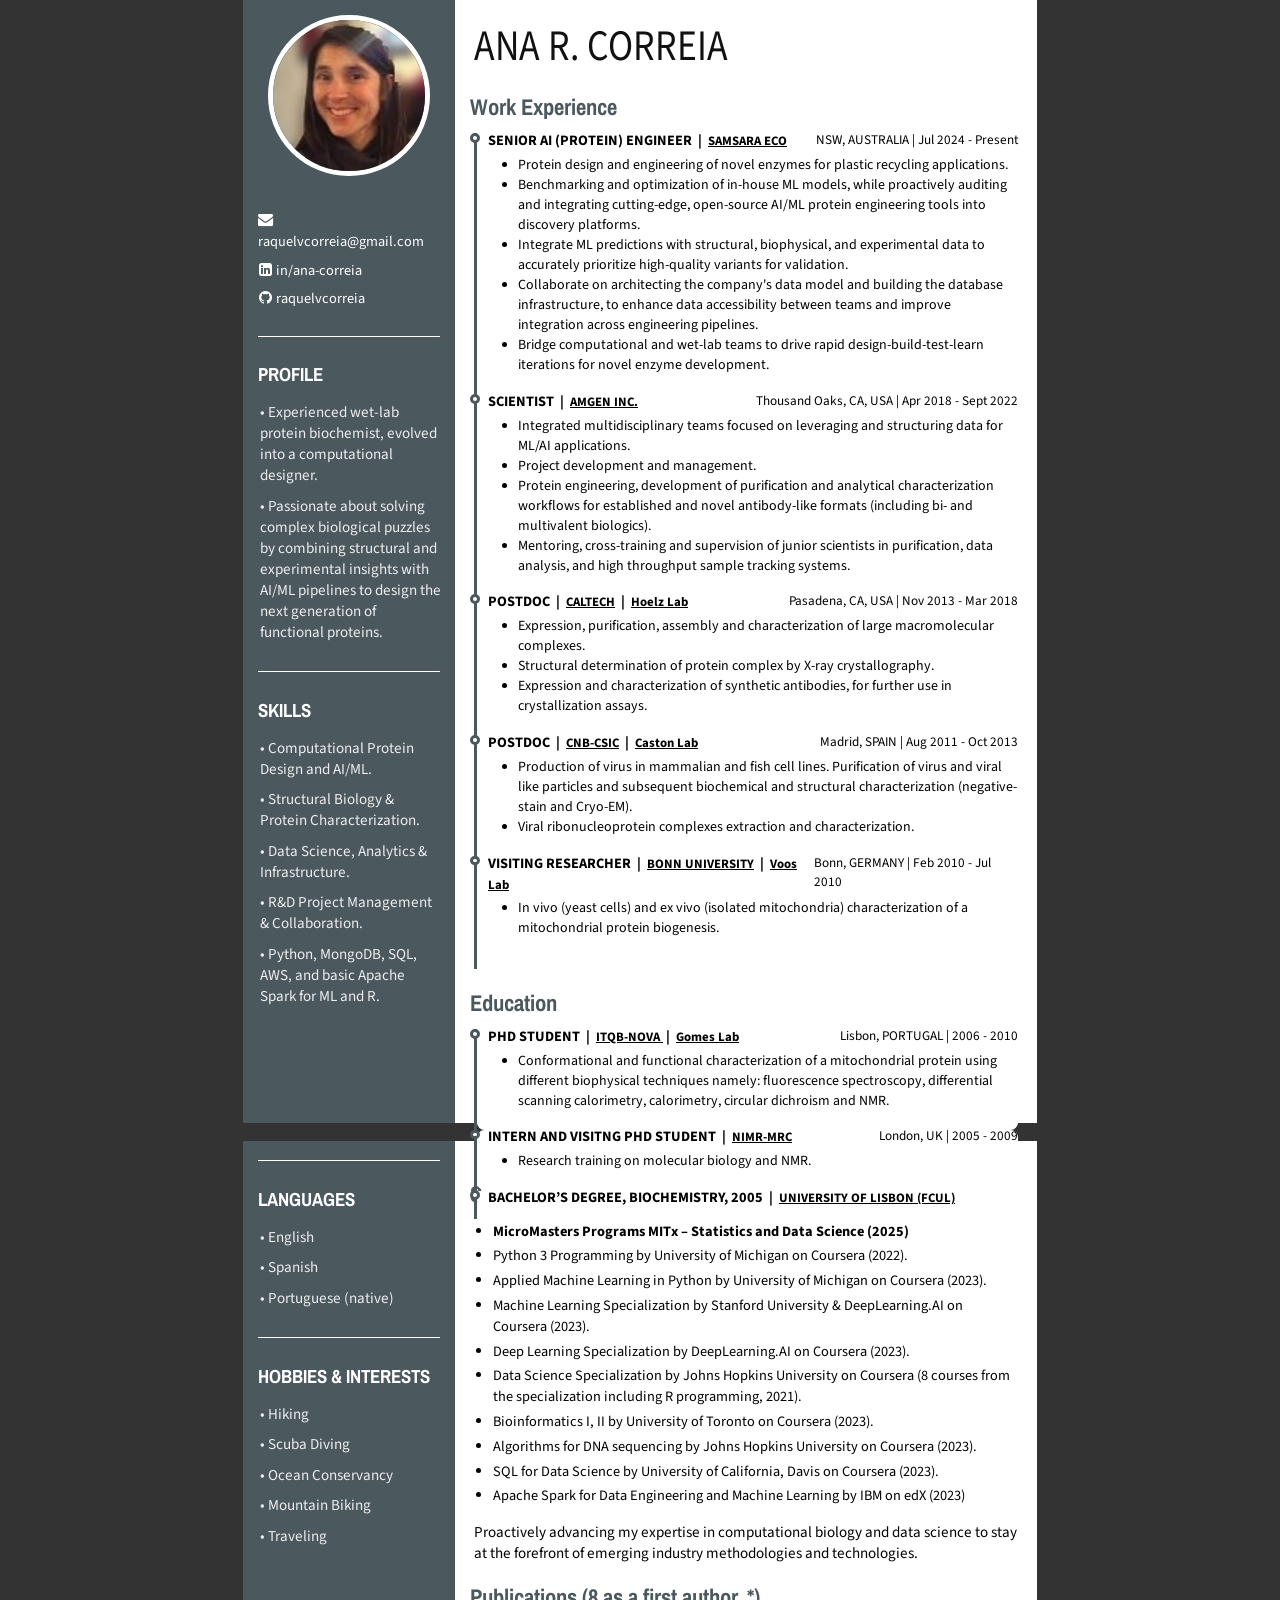
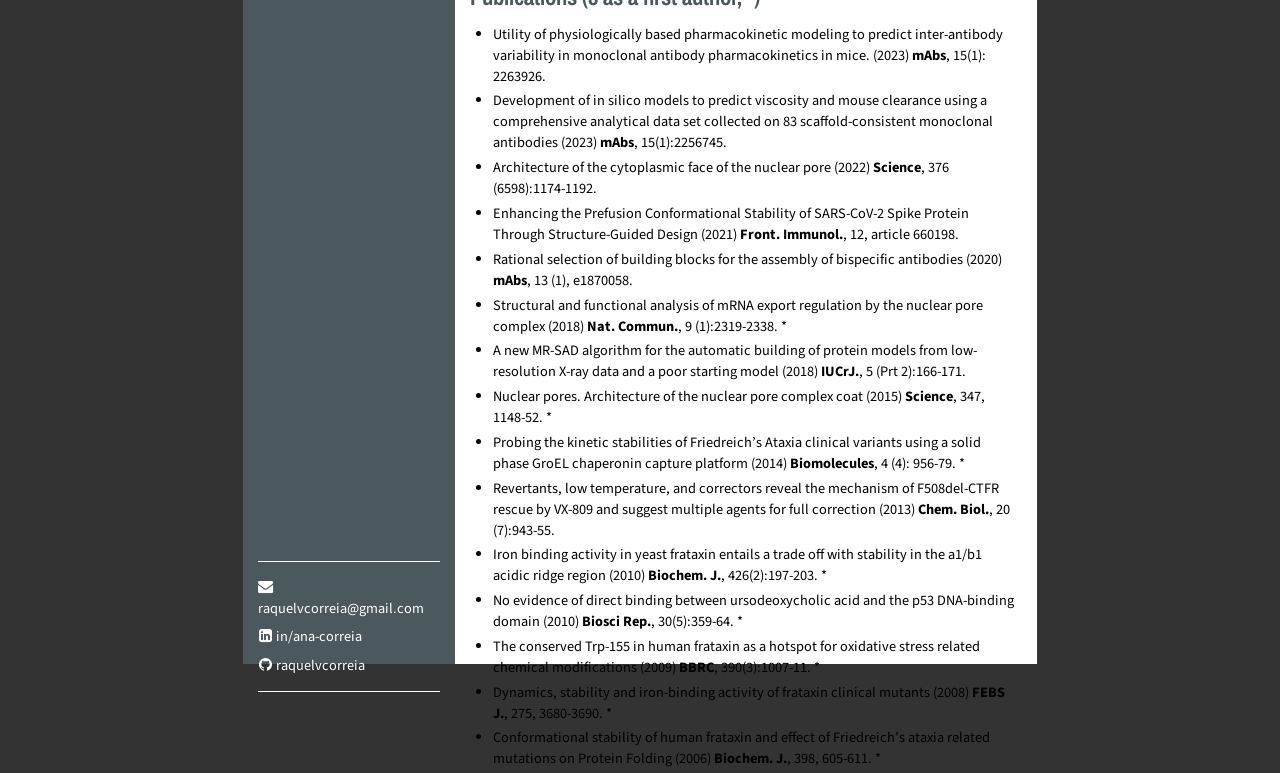
==== cv.html @ a627d5d9 "update files, fix formatting" ====
<!DOCTYPE html>
<html>

<head>
    <title>Ana R. Correia - CV</title>
    <link href="https://maxcdn.bootstrapcdn.com/font-awesome/4.2.0/css/font-awesome.min.css" rel="stylesheet">
    <link rel="preconnect" href="https://fonts.googleapis.com">
    <link rel="preconnect" href="https://fonts.gstatic.com" crossorigin>
    <link href="https://fonts.googleapis.com/css2?family=Archivo+Narrow&family=Julius+Sans+One&family=Open+Sans&family=Source+Sans+Pro&display=swap" rel="stylesheet">
    <link rel="stylesheet" href="cv.css">
</head>

<body>
    <page>
        <div class="leftPanel">
            <img class="picture" src="AnaRCorreia.jpg">
            <ul class="contactsList">
                <li>
                    <a target="_blank" href="mailto:raquelvcorreia@gmail.com" alt="Email">
                        <i class="fa fa-envelope contactIcon" aria-hidden="true"></i>
                        raquelvcorreia@gmail.com
                    </a>
                </li>
                <li>
                    <a target="_blank" href="https://www.linkedin.com/in/ana-correia/" alt="LinkeIn">
                        <i class="fa fa-linkedin-square contactIcon" aria-hidden="true"></i>
                        in/ana-correia
                    </a>
                </li>
                <li>
                    <a target="_blank" href="https://github.com/raquelvcorreia" alt="GitHub">
                        <i class="fa fa-github contactIcon" aria-hidden="true"></i>
                        raquelvcorreia
                    </a>
                </li>
            </ul>
            <div class="lineSeparator"></div>
            <div class="sectionTitle">
                PROFILE
            </div>
            <ul class="sectionContentsList">
                <li>
                    &bull; Experienced wet-lab protein biochemist, evolved into a computational designer.
                </li>
                <li>
                    &bull; Passionate about solving complex biological puzzles by combining structural and experimental insights with AI/ML pipelines to design the next generation of functional proteins.
                </li>
            </ul>
            <div class="lineSeparator"></div>
            <div class="sectionTitle">
                SKILLS
            </div>
            <ul class="sectionContentsList">
                <li>
                    &bull; Computational Protein Design and AI/ML.
                </li>
                <li>
                    &bull; Structural Biology & Protein Characterization.
                </li>
                <li>
                    &bull; Data Science, Analytics & Infrastructure.
                </li>
                <li>
                    &bull; R&D Project Management & Collaboration.
                </li>
                <li>
                    &bull; Python, MongoDB, SQL, AWS, and basic Apache Spark for ML and R.
                </li>
            </ul>
        </div>
        <div class="rightPanel">
            <div class="name">
                ANA R. CORREIA
            </div>
            <div class="sectionTitle">
                Work Experience
            </div>
            <div class="timeline">
                <div class="timelineEntry">
                    <div class="timelineEntryHeader">
                        <span class="timelineEntryTitle">
                            SENIOR AI (PROTEIN) ENGINEER
                            &nbsp;|&nbsp;
                            <a target="_blank" href="https://www.samsaraeco.com/">SAMSARA ECO</a>
                        </span>
                        <span class="timelineEntryLocationDate">
                            NSW, AUSTRALIA | Jul 2024 - Present
                        </span>
                    </div>
                    <ul class="timelineEntryDetails">
                        <li>
                            Protein design and engineering of novel enzymes for plastic recycling applications.
                        </li>
                        <li>
                            Benchmarking and optimization of in-house ML models, while proactively auditing and integrating cutting-edge, open-source AI/ML protein engineering tools into discovery platforms.
                        </li>
                        <li>
                            Integrate ML predictions with structural, biophysical, and experimental data to accurately prioritize high-quality variants for validation.
                        </li>
                        <li>
                            Collaborate on architecting the company's data model and building the database infrastructure, to enhance data accessibility between teams and improve integration across engineering pipelines.
                        </li>
                        <li>
                            Bridge computational and wet-lab teams to drive rapid design-build-test-learn iterations for novel enzyme development.
                        </li>
                    </ul>
                </div>
                <div class="timelineEntry">
                    <div class="timelineEntryHeader">
                        <span class="timelineEntryTitle">
                            SCIENTIST
                            &nbsp;|&nbsp;
                            <a target="_blank" href="https://www.amgen.com"> AMGEN INC. </a>
                        </span>
                        <span class="timelineEntryLocationDate">
                            Thousand Oaks, CA, USA | Apr 2018 - Sept 2022
                        </span>
                    </div>
                    <ul class="timelineEntryDetails">
                        <li>
                            Integrated multidisciplinary teams focused on leveraging and structuring data for ML/AI applications.
                        </li>
                        <li>
                            Project development and management.
                        </li>
                        <li>
                            Protein engineering, development of purification and analytical characterization workflows for established and novel antibody-like formats (including bi- and multivalent biologics).
                        </li>
                        <li>
                            Mentoring, cross-training and supervision of junior scientists in purification, data analysis, and high throughput sample tracking systems.
                        </li>
                    </ul>
                </div>
                <div class="timelineEntry">
                    <div class="timelineEntryHeader">
                        <span class="timelineEntryTitle">
                            POSTDOC
                            &nbsp;|&nbsp;
                            <a target="_blank" href="https://www.caltech.edu/">CALTECH</a>
                            &nbsp;|&nbsp;
                            <a target="_blank" href="http://ahweb.caltech.edu/AH_Web/Hoelz_Lab_Home.html">Hoelz Lab</a>
                        </span>
                        <span class="timelineEntryLocationDate">
                            Pasadena, CA, USA | Nov 2013 - Mar 2018
                        </span>
                    </div>
                    <ul class="timelineEntryDetails">
                        <li>
                            Expression, purification, assembly and characterization of large macromolecular complexes.
                        </li>
                        <li>
                            Structural determination of protein complex by X-ray crystallography.
                        </li>
                        <li>
                            Expression and characterization of synthetic antibodies, for further use in crystallization assays.
                        </li>
                    </ul>
                </div>
                <div class="timelineEntry">
                    <div class="timelineEntryHeader">
                        <span class="timelineEntryTitle">
                            POSTDOC
                            &nbsp;|&nbsp;
                            <a target="_blank" href="http://www.cnb.csic.es/">CNB-CSIC</a>
                            &nbsp;|&nbsp;
                            <a target="_blank" href="http://wwwuser.cnb.csic.es/~jrcaston/Caston-lab/Home.html">Caston Lab</a>
                        </span>
                        <span class="timelineEntryLocationDate">
                            Madrid, SPAIN | Aug 2011 - Oct 2013
                        </span>
                    </div>
                    <ul class="timelineEntryDetails">
                        <li>
                            Production of virus in mammalian and fish cell lines. Purification of virus and viral like particles and subsequent biochemical and structural characterization (negative-stain and Cryo-EM).
                        </li>
                        <li>
                            Viral ribonucleoprotein complexes extraction and characterization.
                        </li>
                    </ul>
                </div>
                <div class="timelineEntry">
                    <div class="timelineEntryHeader">
                        <span class="timelineEntryTitle">
                            VISITING RESEARCHER
                            &nbsp;|&nbsp;
                            <a target="_blank" href="https://www.uni-bonn.de/en">BONN UNIVERSITY</a>
                            &nbsp;|&nbsp;
                            <a target="_blank" href="https://www.ibmb.uni-bonn.de/de/forschung/ag-voos">Voos Lab</a>
                        </span>
                        <span class="timelineEntryLocationDate">
                            Bonn, GERMANY | Feb 2010 - Jul 2010
                        </span>
                    </div>
                    <ul class="timelineEntryDetails">
                        <li>
                            In vivo (yeast cells) and ex vivo (isolated mitochondria) characterization of a mitochondrial protein biogenesis.
                        </li>
                    </ul>
                </div>
            </div>
            <div class="sectionTitle">
                Education
            </div>
            <div class="timeline">
                <div class="timelineEntry">
                    <div class="timelineEntryHeader">
                        <span class="timelineEntryTitle">
                            PHD STUDENT
                            &nbsp;|&nbsp;
                            <a target="_blank" href="https://www.itqb.unl.pt"> ITQB-NOVA </a>
                            &nbsp;|&nbsp;
                            <a target="_blank" href="https://folding.campus.ciencias.ulisboa.pt/index.html">Gomes Lab</a>
                        </span>
                        <span class="timelineEntryLocationDate">
                            Lisbon, PORTUGAL | 2006 - 2010
                        </span>
                    </div>
                    <ul class="timelineEntryDetails">
                        <li>
                            Conformational and functional characterization of a mitochondrial protein using different biophysical techniques namely: fluorescence spectroscopy, differential scanning calorimetry, calorimetry, circular dichroism and NMR.
                        </li>
                    </ul>
                </div>
                <div class="timelineEntry">
                    <div class="timelineEntryHeader">
                        <span class="timelineEntryTitle">
                            INTERN AND VISITNG PHD STUDENT
                            &nbsp;|&nbsp;
                            <a target="_blank" href="https://www.crick.ac.uk"> NIMR-MRC </a>
                        </span>
                        <span class="timelineEntryLocationDate">
                            London, UK | 2005 - 2009
                        </span>
                    </div>
                    <ul class="timelineEntryDetails">
                        <li>
                            Research training on molecular biology and NMR.
                        </li>
                    </ul>
                </div>
                <div class="timelineEntry">
                    <div class="timelineEntryHeader">
                        <span class="timelineEntryTitle">
                            BACHELOR’S DEGREE, BIOCHEMISTRY, 2005
                            &nbsp;|&nbsp;
                            <a target="_blank" href="https://ciencias.ulisboa.pt/en"> UNIVERSITY OF LISBON (FCUL) </a>
                        </span>
                    </div>
                </div>
            </div>
        </div>
    </page>
    <page>
        <div class="leftPanel">
            <div class="lineSeparator lineSeparatorTop"></div>
            <div class="sectionTitle">
                LANGUAGES
            </div>
            <ul class="sectionContentsList">
                <li>
                    &bull; English
                </li>
                <li>
                    &bull; Spanish
                </li>
                <li>
                    &bull; Portuguese (native)
                </li>
            </ul>
            <div class="lineSeparator"></div>
            <div class="sectionTitle">
                HOBBIES & INTERESTS
            </div>
            <ul class="sectionContentsList">
                <li>
                    &bull; Hiking
                </li>
                <li>
                    &bull; Scuba Diving
                </li>
                <li>
                    &bull; Ocean Conservancy
                </li>
                <li>
                    &bull; Mountain Biking
                </li>
                <li>
                    &bull; Traveling
                </li>
            </ul>
            <ul class="contactsList bottomContactsList">
                <li>
                    <a target="_blank" href="mailto:raquelvcorreia@gmail.com" alt="Email">
                        <i class="fa fa-envelope contactIcon" aria-hidden="true"></i>
                        raquelvcorreia@gmail.com
                    </a>
                </li>
                <li>
                    <a target="_blank" href="https://www.linkedin.com/in/ana-correia/" alt="LinkeIn">
                        <i class="fa fa-linkedin-square contactIcon" aria-hidden="true"></i>
                        in/ana-correia
                    </a>
                </li>
                <li>
                    <a target="_blank" href="https://github.com/raquelvcorreia" alt="GitHub">
                        <i class="fa fa-github contactIcon" aria-hidden="true"></i>
                        raquelvcorreia
                    </a>
                </li>
            </ul>
        </div>
        <div class="rightPanel">
            <div class="sectionTitle">
                Selected Additional Training & Certifications
            </div>
            <ul class="additionalTrainingList">
                <li>
                    <b>MicroMasters Programs MITx – Statistics and Data Science (2025)</b>
                </li>
                <li>
                    Python 3 Programming by University of Michigan on Coursera (2022).
                </li>
                <li>
                    Applied Machine Learning in Python by University of Michigan on Coursera (2023).
                </li>
                <li>
                    Machine Learning Specialization by Stanford University & DeepLearning.AI on Coursera (2023).
                </li>
                <li>
                    Deep Learning Specialization by DeepLearning.AI on Coursera (2023).
                </li>
                <li>
                    Data Science Specialization by Johns Hopkins University on Coursera (8 courses from the specialization including R programming, 2021).
                </li>
                <li>
                    Bioinformatics I, II by University of Toronto on Coursera (2023).
                </li>
                <li>
                    Algorithms for DNA sequencing by Johns Hopkins University on Coursera (2023).
                </li>
                <li>
                    SQL for Data Science by University of California, Davis on Coursera (2023).
                </li>
                <li>
                    Apache Spark for Data Engineering and Machine Learning by IBM on edX (2023)
                </li>
            </ul>
            <div class="extraNote">
                Proactively advancing my expertise in computational biology and data science to stay at the forefront of emerging industry methodologies and technologies.
            </div>
            <div class="sectionTitle">
                Publications (8 as a first author, *)
            </div>
            <ul class="publicationsList">
                <li>
                    <a target="_blank" href="https://www.tandfonline.com/doi/full/10.1080/19420862.2023.2263926">
                        Utility of physiologically based pharmacokinetic modeling to predict inter-antibody variability in monoclonal antibody pharmacokinetics in mice. (2023) <b>mAbs</b>, 15(1): 2263926.
                    </a>
                </li>
                <li>
                    <a target="_blank" href="https://www.tandfonline.com/doi/full/10.1080/19420862.2023.2256745">
                        Development of in silico models to predict viscosity and mouse clearance using a comprehensive analytical data set collected on 83 scaffold-consistent monoclonal antibodies (2023) <b>mAbs</b>, 15(1):2256745.
                    </a>
                </li>
                <li>
                    <a target="_blank" href="https://www.science.org/doi/epdf/10.1126/science.abm9129">
                        Architecture of the cytoplasmic face of the nuclear pore (2022) <b>Science</b>, 376 (6598):1174-1192.
                    </a>
                </li>
                <li>
                    <a target="_blank" href="https://www.frontiersin.org/articles/10.3389/fimmu.2021.660198/full">
                        Enhancing the Prefusion Conformational Stability of SARS-CoV-2 Spike Protein Through Structure-Guided Design (2021) <b>Front. Immunol.</b>, 12, article 660198.
                    </a>
                </li>
                <li>
                    <a target="_blank" href="https://www.tandfonline.com/doi/full/10.1080/19420862.2020.1870058">
                        Rational selection of building blocks for the assembly of bispecific antibodies (2020) <b>mAbs</b>, 13 (1), e1870058.
                    </a>
                </li>
                <li>
                    <a target="_blank" href="https://www.nature.com/articles/s41467-018-04459-3">
                        Structural and functional analysis of mRNA export regulation by the nuclear pore complex (2018) <b>Nat. Commun.</b>, 9 (1):2319-2338. *
                    </a>
                </li>
                <li>
                    <a target="_blank" href="https://journals.iucr.org/m/issues/2018/02/00/jt5023/index.html">
                        A new MR-SAD algorithm for the automatic building of protein models from low-resolution X-ray data and a poor starting model (2018) <b>IUCrJ.</b>, 5 (Prt 2):166-171.
                    </a>
                </li>
                <li>
                    <a target="_blank" href="https://www.science.org/doi/10.1126/science.aaa4136">
                        Nuclear pores. Architecture of the nuclear pore complex coat (2015) <b>Science</b>, 347, 1148-52. *
                    </a>
                </li>
                <li>
                    <a target="_blank" href="https://www.mdpi.com/2218-273X/4/4/956">
                        Probing the kinetic stabilities of Friedreich’s Ataxia clinical variants using a solid phase GroEL chaperonin capture platform (2014) <b>Biomolecules</b>, 4 (4): 956-79. *
                    </a>
                </li>
                <li>
                    <a target="_blank" href="https://www.sciencedirect.com/science/article/pii/S1074552113002378?via%3Dihub">
                        Revertants, low temperature, and correctors reveal the mechanism of F508del-CTFR rescue by VX-809 and suggest multiple agents for full correction (2013) <b>Chem. Biol.</b>, 20 (7):943-55.
                    </a>
                </li>
                <li>
                    <a target="_blank" href="https://portlandpress.com/biochemj/article-abstract/426/2/197/44820/Iron-binding-activity-in-yeast-frataxin-entails-a?redirectedFrom=fulltext">
                        Iron binding activity in yeast frataxin entails a trade off with stability in the a1/b1 acidic ridge region (2010) <b>Biochem. J.</b>, 426(2):197-203. *
                    </a>
                </li>
                <li>
                    <a target="_blank" href="https://portlandpress.com/bioscirep/article-abstract/30/5/359/55844/No-evidence-of-direct-binding-between?redirectedFrom=fulltext">
                        No evidence of direct binding between ursodeoxycholic acid and the p53 DNA-binding domain (2010) <b>Biosci Rep.</b>, 30(5):359-64. *
                    </a>
                </li>
                <li>
                    <a target="_blank" href="https://www.sciencedirect.com/science/article/abs/pii/S0006291X09020865?via%3Dihub">
                        The conserved Trp-155 in human frataxin as a hotspot for oxidative stress related chemical modifications (2009) <b>BBRC</b>, 390(3):1007-11. *
                    </a>
                </li>
                <li>
                    <a target="_blank" href="https://febs.onlinelibrary.wiley.com/doi/10.1111/j.1742-4658.2008.06512.x">
                        Dynamics, stability and iron-binding activity of frataxin clinical mutants (2008) <b>FEBS J.</b>, 275, 3680-3690. *
                    </a>
                </li>
                <li>
                    <a target="_blank" href="https://portlandpress.com/biochemj/article-abstract/398/3/605/42442/Conformational-stability-of-human-frataxin-and?redirectedFrom=fulltext">
                        Conformational stability of human frataxin and effect of Friedreich’s ataxia related mutations on Protein Folding (2006) <b>Biochem. J.</b>, 398, 605-611. *
                    </a>
                </li>
            </ul>
        </div>
    </page>
</body>

</html>
---- cv.css ----
body {
    font-family: 'Source Sans Pro', sans-serif;
    background: #333;
    width: 21cm;
    height: 29.7cm;
    margin: 0 auto;
}

page {
    background: white;
    display: block;
    width: 21cm;
    height: 29.7cm;
    margin: 0 auto 0.5cm auto;
    display: flex;
    flex-direction: row;
    width: 100%;
    height: 100%;
}

@page {
    font-family: 'Source Sans Pro', sans-serif;
    size: 21cm 29.7cm;
    padding: 0;
    margin: 0;
    border: none;
    border-collapse: collapse;
}


.leftPanel {
    width: 25%;
    background-color: #4b585e;
    padding: 0.4cm;
    display: flex;
    flex-direction: column;
    align-items: center;
}


.rightPanel {
    width: 75%;
    padding: 0.5cm;
}


.name {
    display: block;
    color: #111;
    font-weight: normal;
    font-size: 1cm;
    transform: scale(1, 1.15);
    margin-bottom: 0.3cm;
    margin-top: 0.0cm;
}

.picture {
    display: block;
    width: 4cm;
    height: 4cm;
    margin-bottom: 0.7cm;
    border-radius: 50%;
    border: 0.15cm solid white;
    object-fit: cover;
    object-position: 50% 50%;
}


.contactsList {
    list-style-type: none;
    margin: 0;
    padding: 0;
}

.contactsList,
.contactsList a {
    color: #fff;
    font-size: 0.38cm;
    text-decoration: none;
}

.contactsList li {
    margin: 0.2cm 0;
}

.bottomContactsList {
    position: relative;
    top: 16cm;
    width: 100%;
    margin: 0;
    padding: 0.2cm 0;
    border-bottom: 0.05cm solid white;
    border-top: 0.05cm solid white;
}

.contactIcon {
    width: 0.4cm;
    font-size: 0.4cm;
    text-align: center;
    margin: 0;
    padding: 0;
}


.sectionTitle {
    font-family: 'Archivo Narrow', sans-serif;
    display: block;
    width: 100%;
    font-weight: bold;
    text-align: left;
}

.leftPanel .sectionTitle {
    font-size: 0.5cm;
    margin-top: 0.25cm;
    margin-bottom: 0.3cm;
    color: #ffffff;
}

.rightPanel .sectionTitle {
    font-size: 0.6cm;
    margin-left: -0.1cm;
    margin-top: 0.5cm;
    margin-bottom: 0.3cm;
    color: #4b585e;
}


.leftPanel .lineSeparator {
    display: block;
    position: relative;
    width: 100%;
    padding: 0;
    margin-top: 0.5cm;
    margin-bottom: 0.4cm;
    border-bottom: 0.05cm solid white;
}


.leftPanel .lineSeparatorTop {
    margin-top: 0.1cm !important;
}

.leftPanel .sectionContentsList {
    display: block;
    width: 100%;
    color: #eee;
    list-style-type: none;
    font-size: 0.4cm;
    margin: 0 0 0 0.1cm;
    margin-block-start: 0;
    margin-block-end: 0;
    padding: 0.1cm 0 0 0;
}

.leftPanel .sectionContentsList li {
    padding: 0 0 0.25cm 0;
}


.timeline {
    border-left: 0.1cm solid #4b585e;
    padding-bottom: 0.3cm;
}


.timelineEntry {
    position: relative;
    margin: 0;
    padding: 0 0 0 0.1cm;
    background: white;
    color: #000;
    border-radius: 0.2cm;
    max-width: 100%;
    display: flex;
    flex-direction: column;
}

.timelineEntry::before {
    content: "";
    position: absolute;
    width: 0.10cm;
    height: 0.10cm;
    background: white;
    border-radius: 26.4cm;
    left: -0.17cm;
    border: 0.1cm solid #4b585e;
}


.timelineEntryHeader {
    display: flex;
    flex-direction: row;
    justify-content: space-between;
    color: #000;
    margin-left: 0.2cm;
    margin-top: -0.08cm;
    padding: 0;
}

.timelineEntryTitle,
.timelineEntryTitle a {
    color: #000;
}

.timelineEntryTitle {
    font-size: 0.38cm;
    font-weight: bold;
}

.timelineEntryTitle a {
    font-size: 0.34cm;
    font-weight: bold;
    text-decoration: underline;
}

.timelineEntryLocationDate {
    font-size: 0.35cm;
    font-weight: normal;
}

.timelineEntryDetails {
    font-size: 0.37cm;
    text-align: left;
    padding: 0;
    margin: 0 0 0 1cm;
    margin-block-start: 0.1cm;
    margin-block-end: 0.5cm;
}


.additionalTrainingList {
    font-size: 0.38cm;
    text-align: left;
    margin: 0 0 0 0.5cm;
    padding: 0;
    margin-block-start: 0.2cm;
    margin-block-end: 0cm;
}

.additionalTrainingList li {
    padding: 0 0 0.1cm 0;
}


.extraNote {
    font-size: 0.4cm;
    text-align: left;
    padding: 0;
    margin: 0.3cm 0 0.2cm 0;
}


.publicationsList {
    font-size: 0.38cm;
    text-align: left;
    margin: 0 0 0 0.5cm;
    padding: 0;
    margin-block-start: 0.2cm;
    margin-block-end: 0.1cm;
}

.publicationsList li {
    padding: 0 0 0.1cm 0;
}

.publicationsList li,
.publicationsList li a {
    color: #000;
}

.publicationsList li a {
    text-decoration: none;
}

.publicationsList li b {
    font-weight: bold;
}
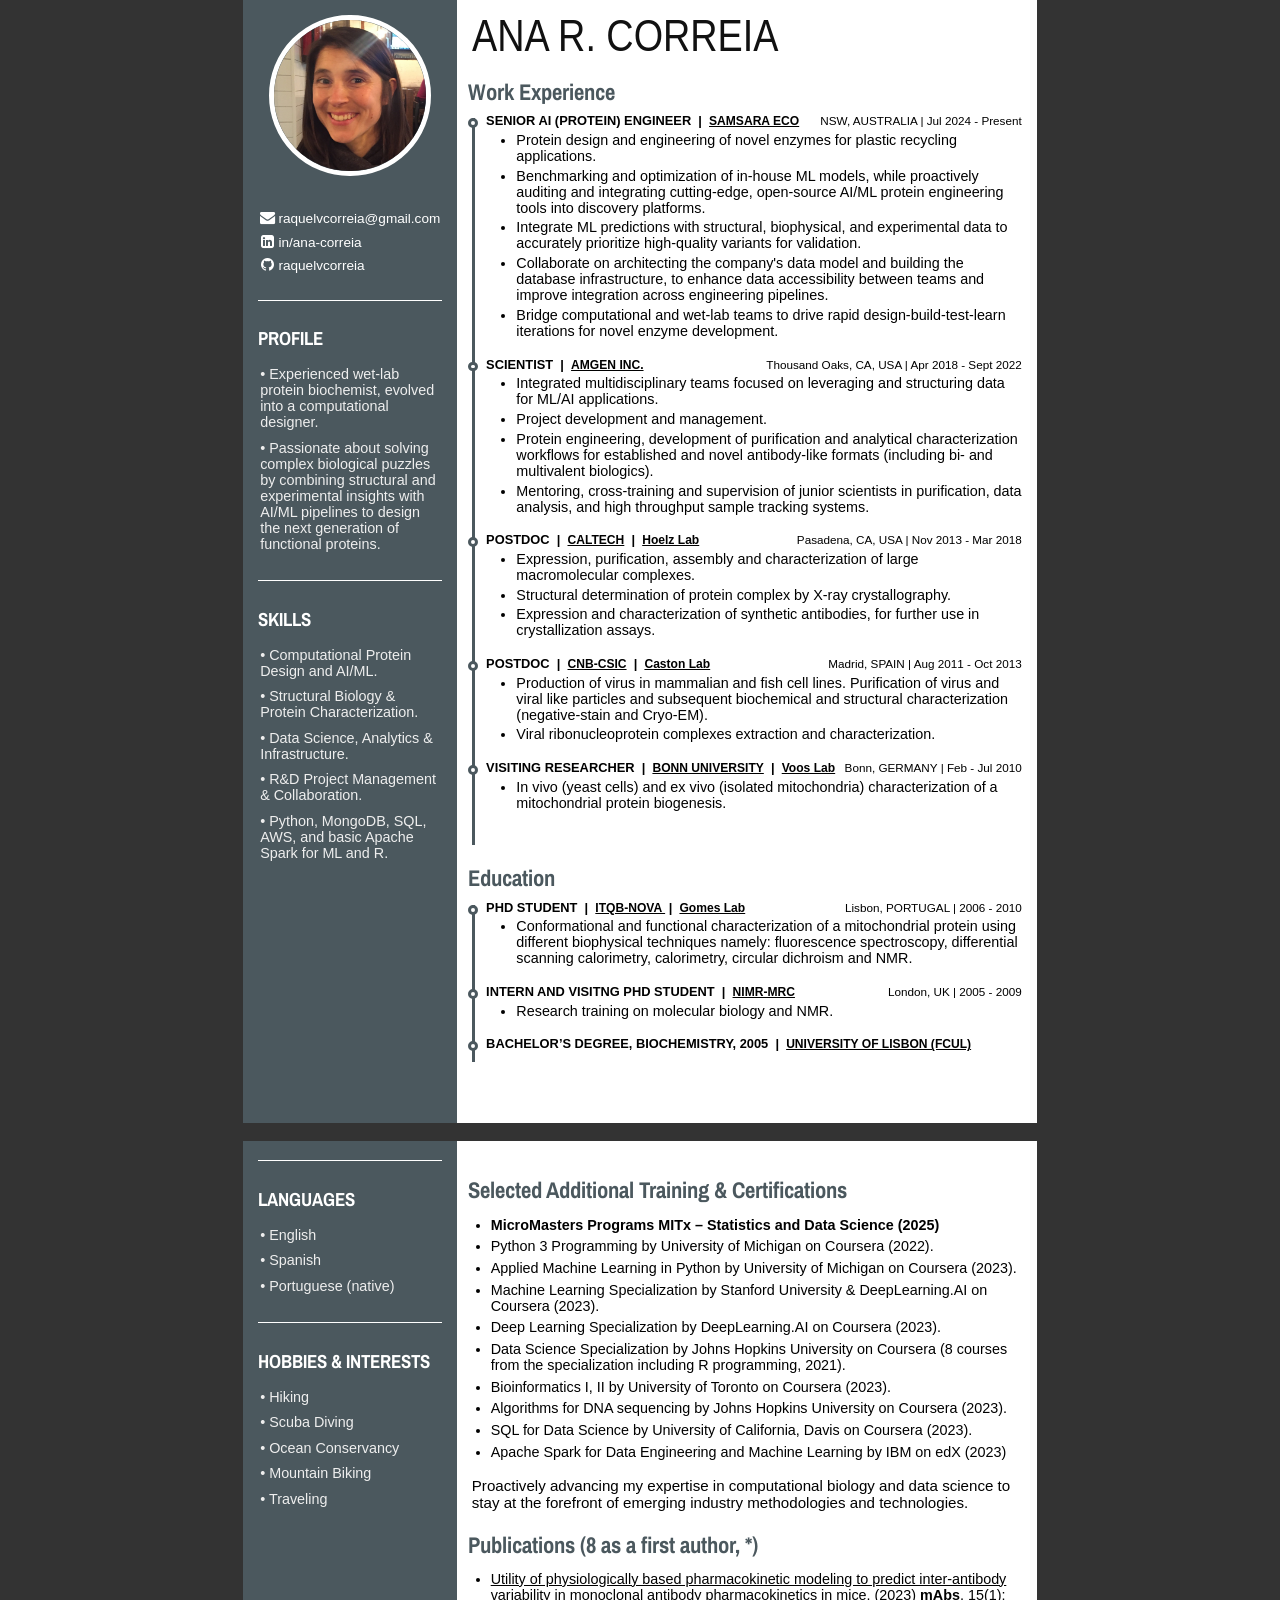
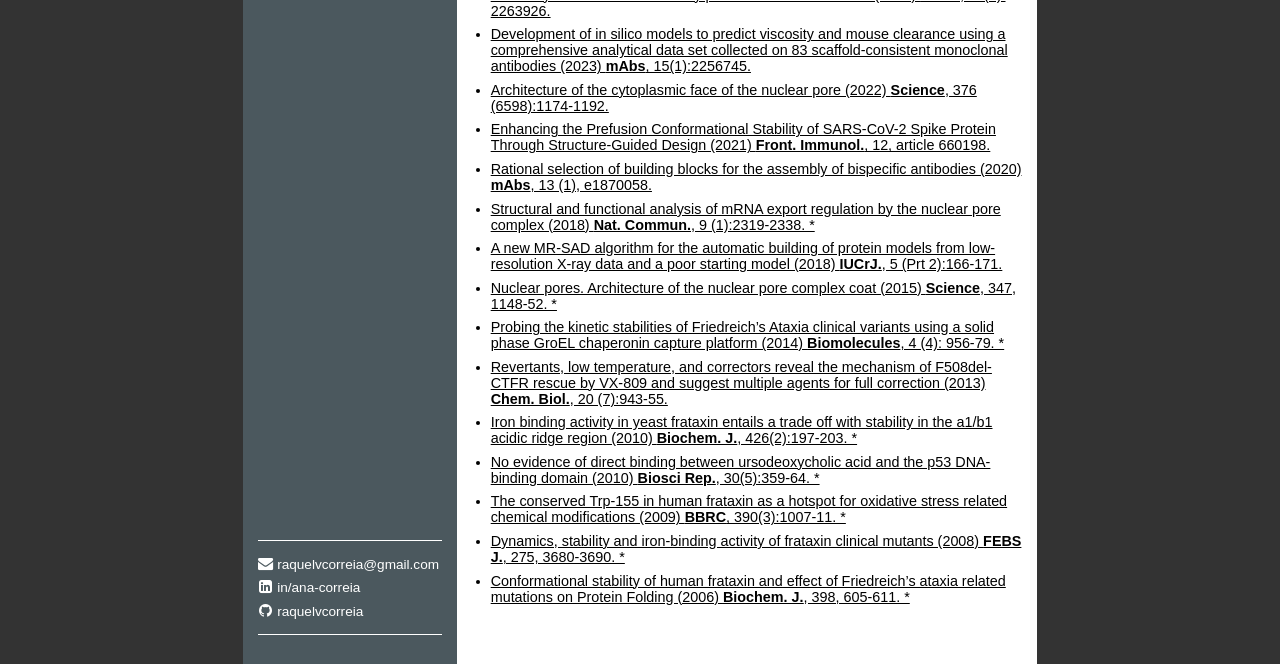
==== commit d4bba13e: "update font" ====
--- a/cv.html
+++ b/cv.html
@@ -188,7 +188,7 @@
                             <a target="_blank" href="https://www.ibmb.uni-bonn.de/de/forschung/ag-voos">Voos Lab</a>
                         </span>
                         <span class="timelineEntryLocationDate">
-                            Bonn, GERMANY | Feb 2010 - Jul 2010
+                            Bonn, GERMANY | Feb - Jul 2010
                         </span>
                     </div>
                     <ul class="timelineEntryDetails">
--- a/cv.css
+++ b/cv.css
@@ -1,5 +1,5 @@
 body {
-    font-family: 'Source Sans Pro', sans-serif;
+    font-family: 'Inter', sans-serif;
     background: #333;
     width: 21cm;
     height: 29.7cm;
@@ -40,7 +40,7 @@
 
 .rightPanel {
     width: 75%;
-    padding: 0.5cm;
+    padding: 0.4cm;
 }
 
 
@@ -75,7 +75,7 @@
 .contactsList,
 .contactsList a {
     color: #fff;
-    font-size: 0.38cm;
+    font-size: 0.36cm;
     text-decoration: none;
 }
 
@@ -85,7 +85,7 @@
 
 .bottomContactsList {
     position: relative;
-    top: 16cm;
+    top: 16.5cm;
     width: 100%;
     margin: 0;
     padding: 0.2cm 0;
@@ -146,7 +146,7 @@
     width: 100%;
     color: #eee;
     list-style-type: none;
-    font-size: 0.4cm;
+    font-size: 0.38cm;
     margin: 0 0 0 0.1cm;
     margin-block-start: 0;
     margin-block-end: 0;
@@ -200,27 +200,31 @@
 
 .timelineEntryTitle,
 .timelineEntryTitle a {
+    line-height: 0.34cm;
+    vertical-align: top;
     color: #000;
 }
 
 .timelineEntryTitle {
-    font-size: 0.38cm;
+    font-size: 0.34cm;
     font-weight: bold;
 }
 
 .timelineEntryTitle a {
-    font-size: 0.34cm;
+    font-size: 0.32cm;
     font-weight: bold;
     text-decoration: underline;
 }
 
 .timelineEntryLocationDate {
-    font-size: 0.35cm;
+    vertical-align: top;
+    font-size: 0.31cm;
+    line-height: 0.34cm;
     font-weight: normal;
 }
 
 .timelineEntryDetails {
-    font-size: 0.37cm;
+    font-size: 0.38cm;
     text-align: left;
     padding: 0;
     margin: 0 0 0 1cm;
@@ -228,6 +232,9 @@
     margin-block-end: 0.5cm;
 }
 
+.timelineEntryDetails li {
+    padding: 0 0 0.1cm 0;
+}
 
 .additionalTrainingList {
     font-size: 0.38cm;
@@ -239,7 +246,7 @@
 }
 
 .additionalTrainingList li {
-    padding: 0 0 0.1cm 0;
+    padding: 0 0 0.15cm 0;
 }
 
 
@@ -261,7 +268,7 @@
 }
 
 .publicationsList li {
-    padding: 0 0 0.1cm 0;
+    padding: 0 0 0.2cm 0;
 }
 
 .publicationsList li,
@@ -270,7 +277,7 @@
 }
 
 .publicationsList li a {
-    text-decoration: none;
+    text-decoration: underline;
 }
 
 .publicationsList li b {
